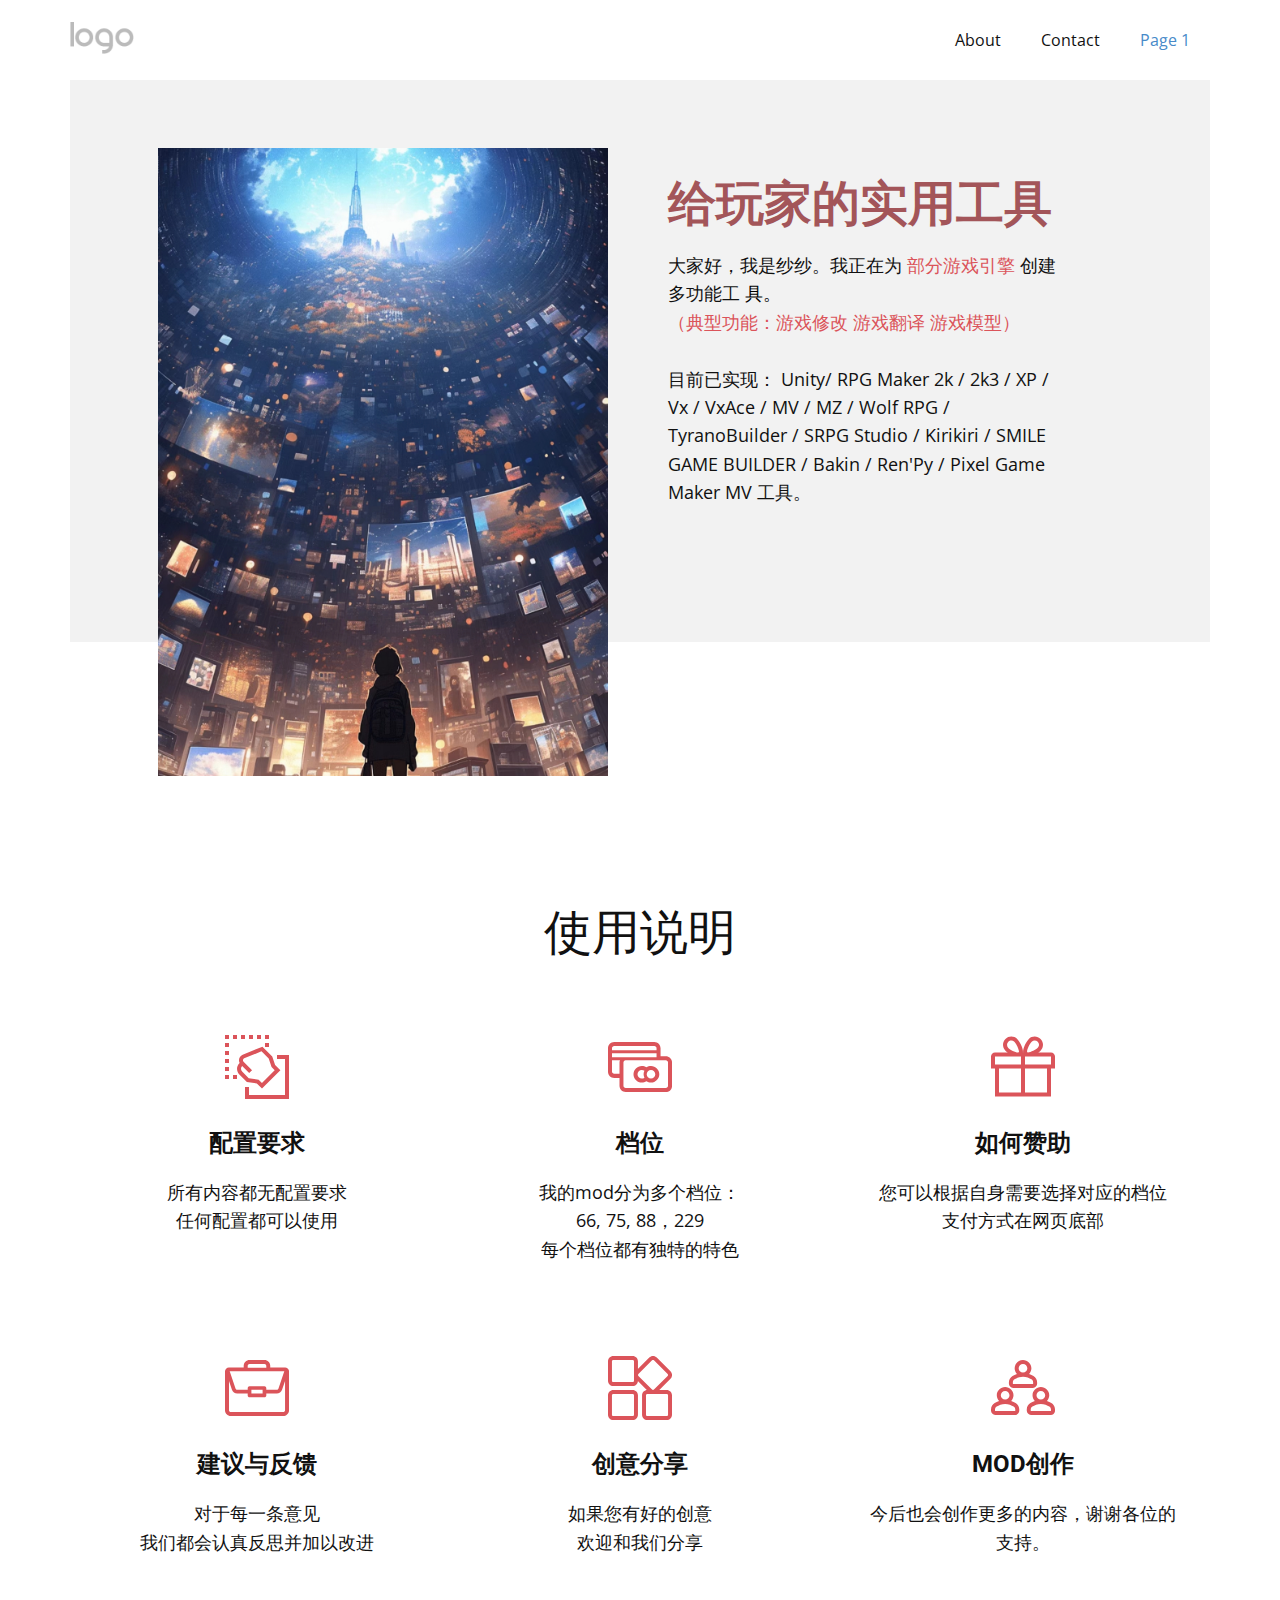
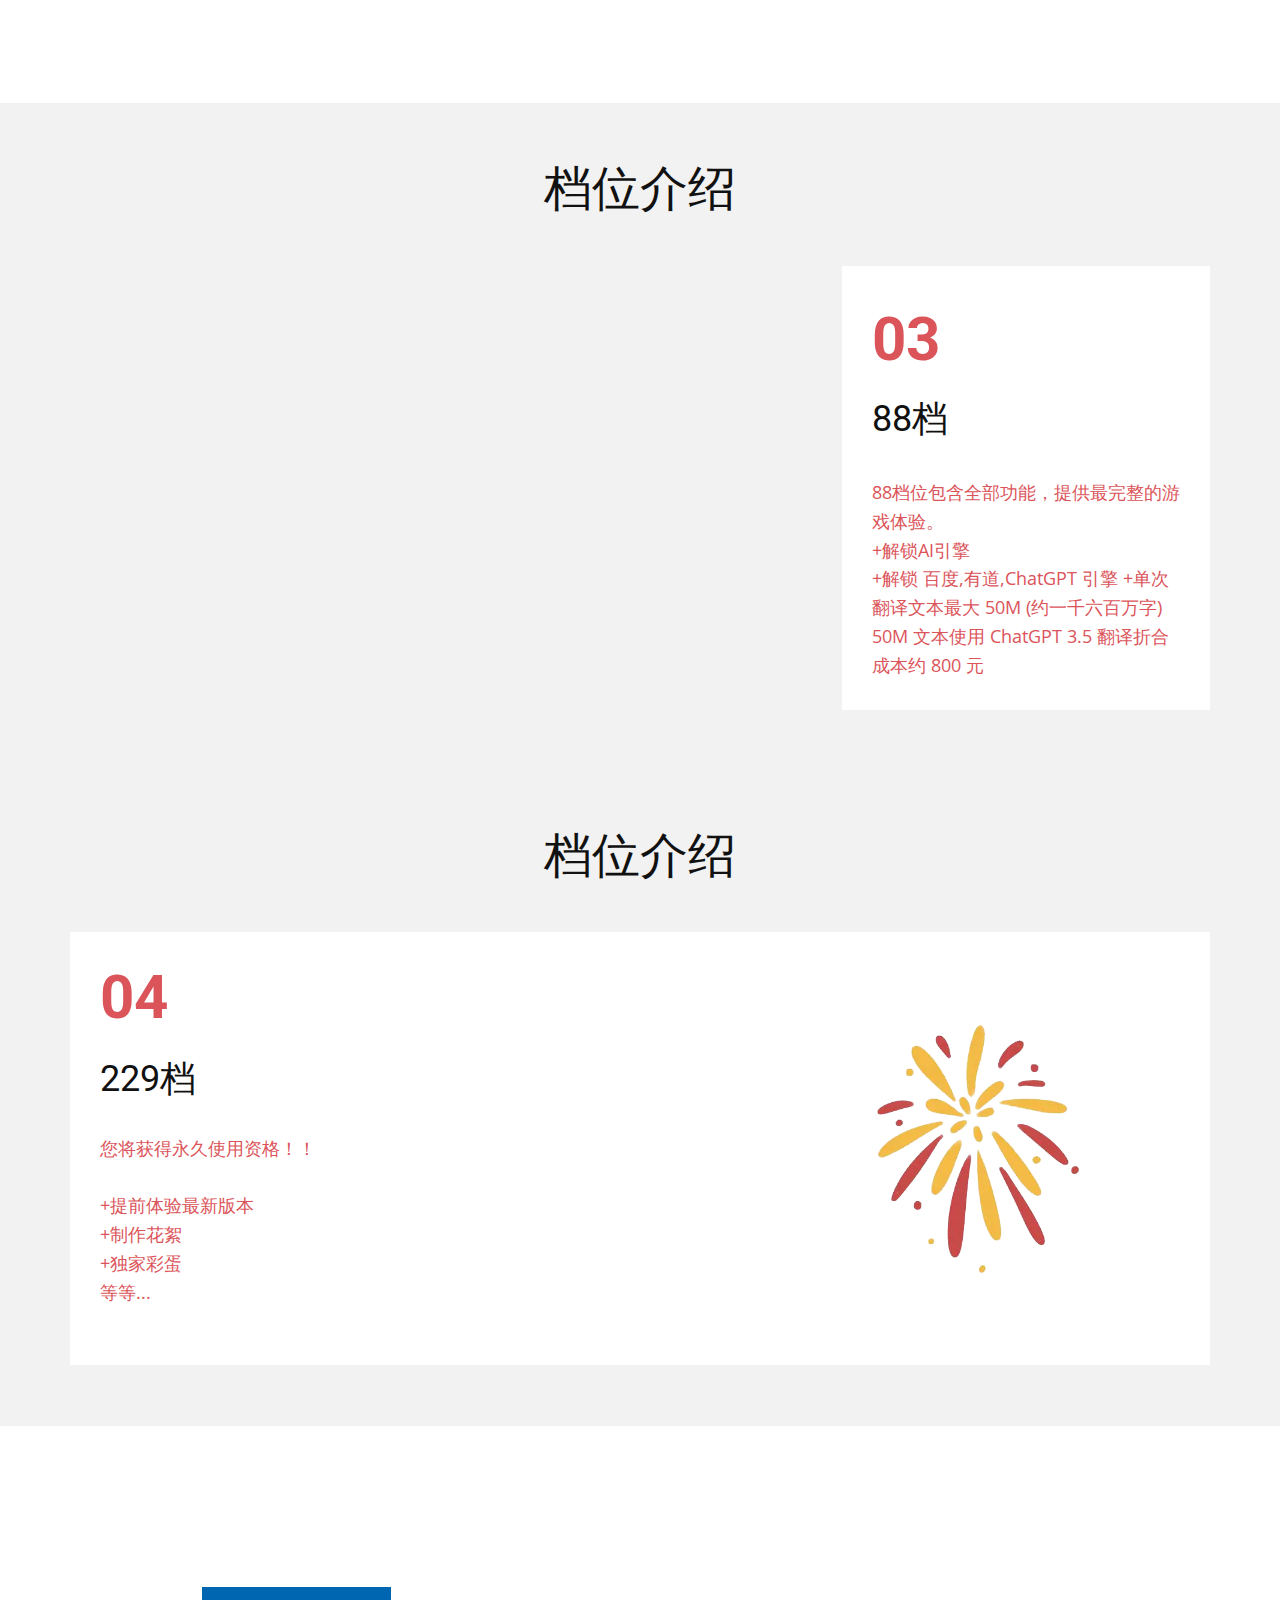
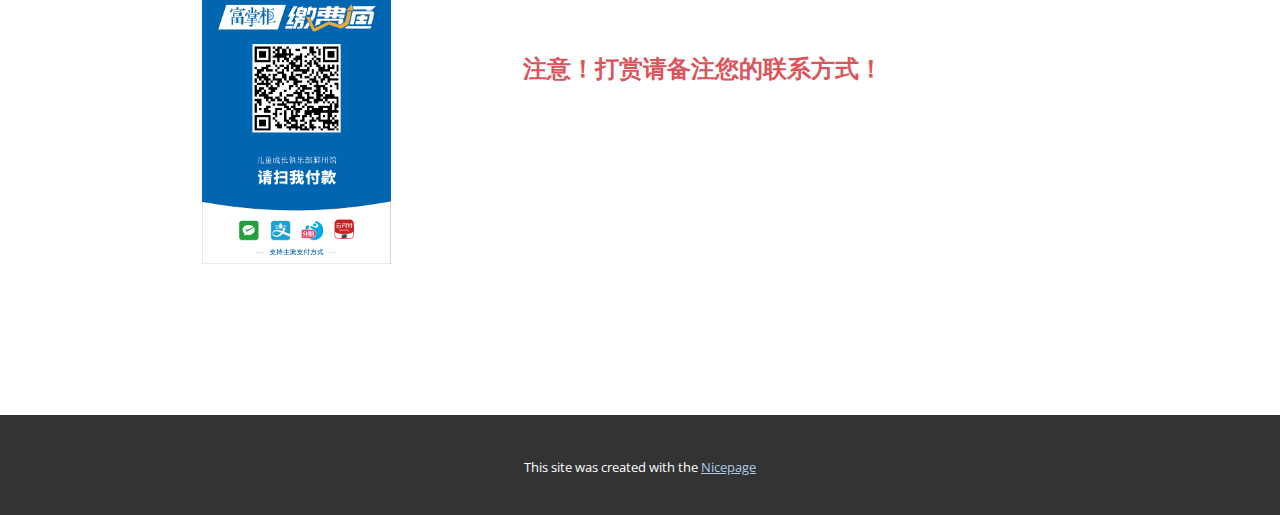
==== index.html @ 404d136d "first commit" ====
<!DOCTYPE html>
<html style="font-size: 16px;" lang="en"><head>
    <meta name="viewport" content="width=device-width, initial-scale=1.0">
    <meta charset="utf-8">
    <meta name="keywords" content="游戏创作, 创作者介绍, 我的MOD, 我的mod制作者介绍, 创意制作者, What our customers say, 63, 52, 25, 15, Our Team, MOD创作, 等级88,75,66, MOD展示, Faq, Our Customers, Contact Us">
    <meta name="description" content="">
    <title>Page 1</title>
    <link rel="stylesheet" href="nicepage.css" media="screen">
<link rel="stylesheet" href="index.css" media="screen">
    <script class="u-script" type="text/javascript" src="jquery.js" defer=""></script>
    <script class="u-script" type="text/javascript" src="nicepage.js" defer=""></script>
    <meta name="generator" content="Nicepage 6.21.3, nicepage.com">
    <link id="u-theme-google-font" rel="stylesheet" href="https://fonts.googleapis.com/css?family=Roboto:100,100i,300,300i,400,400i,500,500i,700,700i,900,900i|Open+Sans:300,300i,400,400i,500,500i,600,600i,700,700i,800,800i">
    
    
    
    
    
    
    
    <script type="application/ld+json">{
		"@context": "http://schema.org",
		"@type": "Organization",
		"name": "",
		"logo": "images/default-logo.png"
}</script>
    <meta name="theme-color" content="#478ac9">
    <meta property="og:title" content="Page 1">
    <meta property="og:type" content="website">
  <meta data-intl-tel-input-cdn-path="intlTelInput/"></head>
  <body data-home-page="Page-1.html" data-home-page-title="Page 1" data-path-to-root="./" data-include-products="false" class="u-body u-xl-mode" data-lang="en"><header class="u-clearfix u-header u-header" id="sec-40df"><div class="u-clearfix u-sheet u-valign-middle u-sheet-1">
        <a href="#" class="u-image u-logo u-image-1">
          <img src="images/default-logo.png" class="u-logo-image u-logo-image-1">
        </a>
        <nav class="u-menu u-menu-dropdown u-offcanvas u-menu-1">
          <div class="menu-collapse" style="font-size: 1rem; letter-spacing: 0px;">
            <a class="u-button-style u-custom-left-right-menu-spacing u-custom-padding-bottom u-custom-top-bottom-menu-spacing u-hamburger-link u-nav-link u-text-active-palette-1-base u-text-hover-palette-2-base" href="#">
              <svg class="u-svg-link" viewBox="0 0 24 24"><use xlink:href="#menu-hamburger"></use></svg>
              <svg class="u-svg-content" version="1.1" id="menu-hamburger" viewBox="0 0 16 16" x="0px" y="0px" xmlns:xlink="http://www.w3.org/1999/xlink" xmlns="http://www.w3.org/2000/svg"><g><rect y="1" width="16" height="2"></rect><rect y="7" width="16" height="2"></rect><rect y="13" width="16" height="2"></rect>
</g></svg>
            </a>
          </div>
          <div class="u-nav-container">
            <ul class="u-nav u-unstyled u-nav-1"><li class="u-nav-item"><a class="u-button-style u-nav-link u-text-active-palette-1-base u-text-hover-palette-2-base" href="About.html" style="padding: 10px 20px;">About</a>
</li><li class="u-nav-item"><a class="u-button-style u-nav-link u-text-active-palette-1-base u-text-hover-palette-2-base" href="Contact.html" style="padding: 10px 20px;">Contact</a>
</li><li class="u-nav-item"><a class="u-button-style u-nav-link u-text-active-palette-1-base u-text-hover-palette-2-base" href="./" style="padding: 10px 20px;">Page 1</a>
</li></ul>
          </div>
          <div class="u-nav-container-collapse">
            <div class="u-black u-container-style u-inner-container-layout u-opacity u-opacity-95 u-sidenav">
              <div class="u-inner-container-layout u-sidenav-overflow">
                <div class="u-menu-close"></div>
                <ul class="u-align-center u-nav u-popupmenu-items u-unstyled u-nav-2"><li class="u-nav-item"><a class="u-button-style u-nav-link" href="About.html">About</a>
</li><li class="u-nav-item"><a class="u-button-style u-nav-link" href="Contact.html">Contact</a>
</li><li class="u-nav-item"><a class="u-button-style u-nav-link" href="./">Page 1</a>
</li></ul>
              </div>
            </div>
            <div class="u-black u-menu-overlay u-opacity u-opacity-70"></div>
          </div>
        </nav>
      </div></header> 
    <section class="u-clearfix u-section-1" id="sec-f99c">
      <div class="u-clearfix u-sheet u-sheet-1">
        <div class="u-expanded-width u-grey-5 u-shape u-shape-rectangle u-shape-1"></div>
        <div class="data-layout-selected u-clearfix u-expanded-width-md u-layout-wrap u-layout-wrap-1">
          <div class="u-layout">
            <div class="u-layout-row">
              <div class="u-container-style u-image u-layout-cell u-left-cell u-size-28 u-image-1" data-image-width="1206" data-image-height="2087">
                <div class="u-container-layout"></div>
              </div>
              <div class="u-align-left u-container-align-left u-container-style u-layout-cell u-right-cell u-size-32 u-layout-cell-2">
                <div class="u-container-layout u-container-layout-2">
                  <h1 class="u-align-left u-text u-text-default u-text-palette-2-dark-1 u-text-1"> 给玩家的实用工具</h1>
                  <p class="u-align-left u-large-text u-text u-text-variant u-text-2">大家好，我是​纱纱。我正在为 <span class="u-text-palette-2-base">部分游戏引擎</span> 创建多功能工<span class="u-text-palette-2-base">
                      <span class="u-text-black">具。</span>
                      <br>（典型功能：游戏修改 游戏翻译 游戏模型）
                    </span>&nbsp;<br>
                    <br>目前已实现： Unity/ RPG Maker 2k / 2k3 / XP / Vx / VxAce / MV / MZ / Wolf RPG / TyranoBuilder / SRPG Studio / Kirikiri / SMILE GAME BUILDER / Bakin / Ren'Py / Pixel Game Maker MV
工具。
                  </p>
                </div>
              </div>
            </div>
          </div>
        </div>
      </div>
    </section>
    <section class="u-align-center u-clearfix u-container-align-center u-section-2" id="sec-264a">
      <div class="u-clearfix u-sheet u-sheet-1">
        <h2 class="u-align-center u-text u-text-default u-text-1">使用说明</h2>
        <div class="u-expanded-width u-list u-list-1">
          <div class="u-repeater u-repeater-1">
            <div class="u-align-center u-container-align-center u-container-style u-list-item u-repeater-item">
              <div class="u-container-layout u-similar-container u-valign-top u-container-layout-1"><span class="u-icon u-text-palette-2-base u-icon-1"><svg class="u-svg-link" preserveAspectRatio="xMidYMin slice" viewBox="0 0 128 128" style=""><use xmlns:xlink="http://www.w3.org/1999/xlink" xlink:href="#svg-35e8"></use></svg><svg class="u-svg-content" viewBox="0 0 128 128" id="svg-35e8"><polygon points="104 40 104 48 120 48 120 120 48 120 48 104 40 104 40 128 128 128 128 40"></polygon><rect x="80" width="8" height="8"></rect><rect x="16" width="8" height="8"></rect><rect x="32" width="8" height="8"></rect><rect x="16" y="80" width="8" height="8"></rect><rect x="48" width="8" height="8"></rect><rect x="64" width="8" height="8"></rect><rect width="8" height="8"></rect><rect y="48" width="8" height="8"></rect><rect y="64" width="8" height="8"></rect><rect y="32" width="8" height="8"></rect><rect y="16" width="8" height="8"></rect><rect x="80" y="16" width="8" height="8"></rect><rect y="80" width="8" height="8"></rect><path d="m63.6 96.8 10.4 10.4 36.8-36.8-10.6-10.6-5.7-17-19.6-19.5-39.5 16.2c-6.1 2.5-9.1 9.5-6.5 15.7l0.3 0.6-0.5 0.5c-6.2 6.2-6.2 16.4 0 22.6l15.1 15.1 19.8 2.8zm-31.6-29.2c0-2.1 0.8-4.2 2.3-5.7l14.1 14.1 5.7-5.7-17-17c-1.6-1.6-1.6-4.1 0-5.7 0.4-0.4 0.8-0.7 1.3-0.9l34.6-14 14.4 14.4 5.7 17 6.3 6.3-25.5 25.5-6.6-6.6-19.8-2.8-13.2-13.3c-1.5-1.5-2.3-3.5-2.3-5.6z"></path></svg>
            
            
          </span>
                <h4 class="u-text u-text-2">配置要求</h4>
                <p class="u-text u-text-3">所有内容都无配置要求<br>任何配置都可以使用 
                </p>
              </div>
            </div>
            <div class="u-align-center u-container-align-center u-container-style u-list-item u-repeater-item">
              <div class="u-container-layout u-similar-container u-valign-top u-container-layout-2"><span class="u-icon u-text-palette-2-base u-icon-2"><svg class="u-svg-link" preserveAspectRatio="xMidYMin slice" viewBox="0 0 128 128" style=""><use xmlns:xlink="http://www.w3.org/1999/xlink" xlink:href="#svg-5b77"></use></svg><svg class="u-svg-content" viewBox="0 0 128 128" id="svg-5b77"><path d="m92.7 22c2.4 0 4.4 2 4.4 4.5v4.2h-89.1v-4.2c0-2.5 2-4.5 4.4-4.5h80.3m4.4 14.6v7.8h-61.8-0.6-26.7v-7.8h89.1m18.5 13.7c2.4 0 4.4 2 4.4 4.5v46.7c0 2.5-2 4.5-4.4 4.5h-80.3c-2.4 0-4.4-2-4.4-4.5v-46.7c0-2.3 1.8-4.3 4.1-4.4l80.6-0.1m-91.6 0.1c-0.6 1.3-1 2.9-1 4.4v22.9h-10.6c-2.4 0-4.4-2-4.4-4.5v-22.8h18m66.7-36.4h-80.3c-6.8 0-12.4 5.6-12.4 12.5v46.8c0 6.9 5.6 12.5 12.4 12.5h10.6v15.9c0 6.9 5.6 12.5 12.4 12.5h80.3c6.8 0 12.4-5.6 12.4-12.5v-46.7c0-6.9-5.6-12.5-12.4-12.5h-10.6v-15.9c-0.1-7-5.6-12.6-12.4-12.6z"></path><path d="m67.6 69.9c2 0 3.8 0.7 5.3 1.8-1.1 2-1.7 4.3-1.7 6.8 0 2.4 0.6 4.7 1.7 6.8-1.5 1.2-3.4 1.8-5.3 1.8-4.7 0-8.6-3.9-8.6-8.6s3.8-8.6 8.6-8.6m18.4 0c4.7 0 8.6 3.9 8.6 8.6s-3.9 8.6-8.6 8.6-8.6-3.9-8.6-8.6 3.8-8.6 8.6-8.6m-18.4-8c-9.2 0-16.6 7.5-16.6 16.6 0 9.2 7.5 16.6 16.6 16.6 3.3 0 6.5-1 9.2-2.8 2.6 1.8 5.8 2.8 9.2 2.8 9.2 0 16.6-7.5 16.6-16.6 0-9.2-7.5-16.6-16.6-16.6-3.4 0-6.6 1-9.2 2.8-2.7-1.8-6-2.8-9.2-2.8z"></path></svg>
            
            
          </span>
                <h4 class="u-text u-text-4">档位</h4>
                <p class="u-text u-text-5">我的mod分为多个档位：<br>66, 75, 88，229<br>每个档位都有独特的特色
                </p>
              </div>
            </div>
            <div class="u-align-center u-container-align-center u-container-style u-list-item u-repeater-item">
              <div class="u-container-layout u-similar-container u-valign-top u-container-layout-3"><span class="u-icon u-text-palette-2-base u-icon-3"><svg class="u-svg-link" preserveAspectRatio="xMidYMin slice" viewBox="0 0 128 128" style=""><use xmlns:xlink="http://www.w3.org/1999/xlink" xlink:href="#svg-4409"></use></svg><svg class="u-svg-content" viewBox="0 0 128 128" id="svg-4409"><path d="m40.6 11c2.3 0 4.4 0.9 6.1 2.5 5.4 5.4 10.8 19.2 8.9 21.2 0 0-0.3 0.3-1.5 0.3-5.5 0-16.1-5.7-19.5-9.2-3.4-3.4-3.4-8.9 0-12.2 1.5-1.7 3.7-2.6 6-2.6m46.8 0.1c2.2 0 4.4 0.8 6.1 2.4 3.4 3.4 3.4 8.9 0 12.2-3.4 3.5-14 9.2-19.5 9.2-1.1 0-1.5-0.3-1.5-0.3-1.9-1.9 3.5-15.7 8.9-21.2 1.6-1.5 3.8-2.3 6-2.3m32.6 32.1v16h-52v-16h52m-60 0v16h-52v-16h52m52 23.9v47.9h-44v-47.9h44m-52 0v47.9h-44v-47.9h44m-19.4-64.1c-4.4 0-8.6 1.7-11.7 4.9-6.5 6.5-6.5 17 0 23.5 1.2 1.2 2.8 2.5 4.7 3.8h-25.6c-4.4 0-8 3.6-8 8v24h8v55.8h112v-55.9h8v-24c0-4.4-3.6-8-8-8h-25.6c1.9-1.3 3.6-2.6 4.7-3.8 6.5-6.5 6.5-17 0-23.5-3-3-7.3-4.8-11.7-4.8s-8.7 1.7-11.7 4.8c-4.6 4.6-7.8 11.7-8.9 14.5-2.2 5.4-3 9.5-2.5 12.8h-0.5c0.5-3.2-0.4-7.4-2.5-12.8-1.2-2.8-4.3-9.9-8.9-14.5-3.2-3.1-7.4-4.8-11.8-4.8z"></path></svg>
            
            
          </span>
                <h4 class="u-text u-text-6">如何赞助</h4>
                <p class="u-text u-text-7">您可以根据自身需要选择对应的档位<br>支付方式在网页底部
                </p>
              </div>
            </div>
            <div class="u-align-center u-container-align-center u-container-style u-list-item u-repeater-item">
              <div class="u-container-layout u-similar-container u-valign-top u-container-layout-4"><span class="u-icon u-text-palette-2-base u-icon-4"><svg class="u-svg-link" preserveAspectRatio="xMidYMin slice" viewBox="0 0 128 128" style=""><use xmlns:xlink="http://www.w3.org/1999/xlink" xlink:href="#svg-1f64"></use></svg><svg class="u-svg-content" viewBox="0 0 128 128" id="svg-1f64"><path d="m78.9 15.9c2.1 0 3.7 1.7 3.7 3.7v3.7h-37.2v-3.7c0-2 1.7-3.7 3.7-3.7h29.8m39.7 14.8-11.6 34.5c-0.5 1.5-1.9 2.5-3.5 2.5h-20.9v-3.7c0-2-1.7-3.7-3.7-3.7h-29.8c-2.1 0-3.7 1.7-3.7 3.7v3.7h-20.9c-1.6 0-3-1-3.5-2.5l-11.6-34.5h109.2m1.5 19.1v58.6c0 2-1.7 3.7-3.7 3.7h-104.7c-2.1 0-3.7-1.7-3.7-3.7v-58.6l5.9 17.7c1.5 4.5 5.8 7.6 10.6 7.6h20.9v3.7c0 2 1.7 3.7 3.7 3.7h29.8c2.1 0 3.7-1.7 3.7-3.7v-3.7h20.9c4.8 0 9.1-3 10.6-7.6l6-17.7m-44.9 17.9v7.4h-22.4v-7.4h22.4m15.3-44.9v-3.2c0-6.4-5.2-11.6-11.6-11.6h-29.8c-6.4 0-11.7 5.2-11.7 11.6v3.2h-29.5c-4.4 0-7.9 3.5-7.9 7.9v77.7c0 6.4 5.2 11.6 11.7 11.6h104.7c6.4 0 11.7-5.2 11.7-11.6v-77.7c0-4.4-3.6-7.9-7.9-7.9h-29.7z"></path></svg>
            
            
          </span>
                <h4 class="u-text u-text-8">建议与反馈</h4>
                <p class="u-text u-text-9">对于每一条意见<br>我们都会认真反思并加以改进
                </p>
              </div>
            </div>
            <div class="u-align-center u-container-align-center u-container-style u-list-item u-repeater-item">
              <div class="u-container-layout u-similar-container u-valign-top u-container-layout-5"><span class="u-icon u-text-palette-2-base u-icon-5"><svg class="u-svg-link" preserveAspectRatio="xMidYMin slice" viewBox="0 0 128 128" style=""><use xmlns:xlink="http://www.w3.org/1999/xlink" xlink:href="#svg-7469"></use></svg><svg class="u-svg-content" viewBox="0 0 128 128" id="svg-7469"><path d="m117.4 76c1.5 0 2.7 1.2 2.7 2.7v38.7c0 1.5-1.2 2.7-2.7 2.7h-38.7c-1.5 0-2.7-1.2-2.7-2.7v-38.7c0-1.5 1.2-2.7 2.7-2.7h38.7m0-7.9h-38.7c-5.8 0-10.6 4.8-10.6 10.6v38.7c0 5.8 4.8 10.6 10.6 10.6h38.7c5.8 0 10.6-4.8 10.6-10.6v-38.7c0-5.8-4.8-10.6-10.6-10.6z"></path><path d="m49.3 7.9c1.5 0 2.7 1.2 2.7 2.7v38.7c0 1.5-1.2 2.7-2.7 2.7h-38.7c-1.5 0-2.7-1.2-2.7-2.7v-38.7c0-1.5 1.2-2.7 2.7-2.7h38.7m0-7.9h-38.7c-5.8 0-10.6 4.8-10.6 10.6v38.7c0 5.8 4.8 10.6 10.6 10.6h38.7c5.8 0 10.6-4.8 10.6-10.6v-38.7c0-5.8-4.8-10.6-10.6-10.6z"></path><path d="m90 7.9c0.7 0 1.4 0.3 1.9 0.8l27.4 27.4c1 1 1 2.7 0 3.8l-27.4 27.3c-0.5 0.5-1.2 0.8-1.9 0.8s-1.4-0.3-1.9-0.8l-27.3-27.3c-1-1-1-2.7 0-3.8l27.3-27.4c0.6-0.5 1.3-0.8 1.9-0.8m0-7.9c-2.8 0-5.5 1.1-7.5 3.1l-27.3 27.4c-2 2-3.1 4.7-3.1 7.5s1.1 5.5 3.1 7.5l27.4 27.4c2 2 4.7 3.1 7.5 3.1s5.5-1.1 7.5-3.1l27.4-27.4c2-2 3.1-4.7 3.1-7.5s-1.1-5.5-3.1-7.5l-27.5-27.4c-2-2-4.6-3.1-7.5-3.1z"></path><path d="m49.3 76c1.5 0 2.7 1.2 2.7 2.7v38.7c0 1.5-1.2 2.7-2.7 2.7h-38.7c-1.5 0-2.7-1.2-2.7-2.7v-38.7c0-1.5 1.2-2.7 2.7-2.7h38.7m0-7.9h-38.7c-5.8 0-10.6 4.8-10.6 10.6v38.7c0 5.8 4.8 10.6 10.6 10.6h38.7c5.8 0 10.6-4.8 10.6-10.6v-38.7c0-5.8-4.8-10.6-10.6-10.6z"></path></svg>
            
            
          </span>
                <h4 class="u-text u-text-10">创意分享</h4>
                <p class="u-text u-text-11">如果您有好的创意<br>欢迎和我们分享 
                </p>
              </div>
            </div>
            <div class="u-align-center u-container-align-center u-container-style u-list-item u-repeater-item">
              <div class="u-container-layout u-similar-container u-valign-top u-container-layout-6"><span class="u-icon u-text-palette-2-base u-icon-6"><svg class="u-svg-link" preserveAspectRatio="xMidYMin slice" viewBox="0 0 128 128" style=""><use xmlns:xlink="http://www.w3.org/1999/xlink" xlink:href="#svg-5081"></use></svg><svg class="u-svg-content" viewBox="0 0 128 128" id="svg-5081"><path d="m44.1 63.9h39.8c4.6 0 8.4-3.9 8.4-8.8v-1.8c0-5.6-2.8-10.7-7.3-13.3-2.4-1.4-5.4-2.9-8.8-4.1 2.8-3 4.6-6.9 4.6-11.3-0.1-9.2-7.6-16.6-16.8-16.6s-16.7 7.4-16.7 16.5c0 4.4 1.7 8.4 4.6 11.3-3.4 1.2-6.5 2.7-8.8 4.1-4.5 2.7-7.3 7.7-7.3 13.3v1.8c-0.1 4.9 3.7 8.9 8.3 8.9zm19.9-48c4.8 0 8.7 3.9 8.7 8.6 0 4.8-3.9 8.6-8.7 8.6s-8.7-3.9-8.7-8.6 3.9-8.6 8.7-8.6zm-20.3 37.3c0-2.7 1.3-5.3 3.4-6.5 4-2.3 10.2-5.1 16.9-5.1s12.9 2.8 16.9 5.1c2.1 1.2 3.4 3.8 3.4 6.5v1.8c0 0.6-0.3 0.9-0.4 0.9h-39.8c-0.1 0-0.4-0.3-0.4-0.9v-1.8zm5.5 40.9c-2.4-1.4-5.4-2.9-8.8-4.1 2.8-3 4.6-7 4.6-11.3 0-9.1-7.5-16.5-16.7-16.5s-16.7 7.4-16.7 16.5c0 4.4 1.7 8.4 4.6 11.3-3.4 1.2-6.5 2.7-8.8 4.1-4.6 2.6-7.4 7.7-7.4 13.3v1.8c0 4.9 3.8 8.8 8.4 8.8h39.8c4.6 0 8.4-3.9 8.4-8.8v-1.8c0-5.6-2.8-10.7-7.4-13.3zm-20.9-24.1c4.8 0 8.7 3.9 8.7 8.6 0 4.8-3.9 8.6-8.7 8.6s-8.7-3.9-8.7-8.6 3.9-8.6 8.7-8.6zm20.3 39.2c0 0.6-0.3 0.9-0.4 0.9h-39.8c-0.1 0-0.4-0.3-0.4-0.9v-1.8c0-2.7 1.3-5.3 3.4-6.5 4-2.3 10.2-5.1 16.9-5.1s12.9 2.8 16.9 5.1c2.1 1.2 3.4 3.8 3.4 6.5v1.8zm72.1-15.1c-2.4-1.4-5.4-2.9-8.8-4.1 2.8-3 4.6-6.9 4.6-11.3 0-9.1-7.5-16.5-16.7-16.5s-16.7 7.4-16.7 16.5c-0.1 4.3 1.7 8.3 4.5 11.3-3.4 1.2-6.5 2.7-8.8 4.1-4.5 2.7-7.3 7.7-7.3 13.3v1.8c0 4.9 3.8 8.8 8.4 8.8h39.8c4.6 0 8.4-3.9 8.4-8.8v-1.8c-0.1-5.6-2.9-10.7-7.4-13.3zm-21-24.1c4.8 0 8.7 3.9 8.7 8.6 0 4.8-3.9 8.6-8.7 8.6s-8.7-3.9-8.7-8.6 3.9-8.6 8.7-8.6zm20.3 39.2c0 0.6-0.3 0.9-0.4 0.9h-39.8c-0.1 0-0.4-0.3-0.4-0.9v-1.8c0-2.7 1.3-5.3 3.4-6.5 4-2.3 10.2-5.1 16.9-5.1s12.9 2.8 16.9 5.1c2.1 1.2 3.4 3.8 3.4 6.5v1.8z"></path></svg>
            
            
          </span>
                <h4 class="u-text u-text-12">MOD创作</h4>
                <p class="u-text u-text-13">今后也会创作更多的内容，谢谢各位的支持。</p>
              </div>
            </div>
          </div>
        </div>
      </div>
    </section>
    <section class="u-align-center u-clearfix u-container-align-center u-grey-5 u-section-3" id="sec-a237">
      <div class="u-clearfix u-sheet u-sheet-1">
        <h2 class="u-align-center u-text u-text-default u-text-1">档位介绍</h2>
        <div class="u-expanded-width u-list u-list-1">
          <div class="u-repeater u-repeater-1">
            <div class="u-align-left u-container-style u-list-item u-repeater-item u-shape-rectangle u-white u-list-item-1" data-animation-direction="Up" data-animation-name="customAnimationIn" data-animation-duration="1500" data-animation-delay="500">
              <div class="u-container-layout u-similar-container u-container-layout-1">
                <h4 class="u-align-left u-text u-text-palette-2-base u-text-2">01</h4>
                <h3 class="u-align-left u-text u-text-3">66档</h3>
                <p class="u-align-left u-text u-text-palette-2-base u-text-4">66档位包含少量功能，提供初级体验。<br>+解锁 彩云 引擎&nbsp;<br>+跳过自动更新时的网页展示&nbsp;<br>+单次翻译文本最大 30M
30M 文本使用 彩云 翻译折合成本约 390 元
(按月计费, 过期后无法翻译新游戏)
                </p>
              </div>
            </div>
            <div class="u-align-left u-container-style u-list-item u-repeater-item u-shape-rectangle u-white u-list-item-2" data-animation-name="customAnimationIn" data-animation-duration="1500" data-animation-delay="500">
              <div class="u-container-layout u-similar-container u-container-layout-2">
                <h4 class="u-align-left u-text u-text-palette-2-base u-text-5">02</h4>
                <h3 class="u-align-left u-text u-text-6">75档</h3>
                <p class="u-align-left u-text u-text-palette-2-base u-text-7">75档位包含大部分功能，提供进阶体验。 <br>+解锁 Luna 引擎&nbsp;<br>+游戏模型替换&nbsp;<br>+赠送自制模型<br>
                  <br>
                </p>
              </div>
            </div>
            <div class="u-align-left u-container-style u-list-item u-repeater-item u-shape-rectangle u-white u-list-item-3">
              <div class="u-container-layout u-similar-container u-container-layout-3">
                <h4 class="u-align-left u-text u-text-palette-2-base u-text-8">03</h4>
                <h3 class="u-align-left u-text u-text-9">88档</h3>
                <p class="u-align-left u-text u-text-palette-2-base u-text-10">88档位包含全部功能，提供最完整的游戏体验。<br>+解锁AI引擎<br>+解锁 百度,有道,ChatGPT 引擎
+单次翻译文本最大 50M (约一千六百万字)
50M 文本使用 ChatGPT 3.5 翻译折合成本约 800 元
                </p>
              </div>
            </div>
          </div>
        </div>
      </div>
    </section>
    <section class="u-align-center u-clearfix u-container-align-center u-grey-5 u-section-4" id="carousel_7df8">
      <div class="u-clearfix u-sheet u-sheet-1">
        <h2 class="u-align-center u-text u-text-default u-text-1">档位介绍</h2>
        <div class="u-expanded-width u-list u-list-1">
          <div class="u-repeater u-repeater-1">
            <div class="u-align-left u-container-style u-list-item u-repeater-item u-shape-rectangle u-white u-list-item-1">
              <div class="u-container-layout u-similar-container u-container-layout-1">
                <h4 class="u-align-left u-text u-text-palette-2-base u-text-2">04</h4>
                <h3 class="u-align-left u-text u-text-3">229档</h3>
                <p class="u-align-left u-text u-text-palette-2-base u-text-4">您将获得永久使用资格！！<br>
                  <br>+提前体验最新版本<br>+制作花絮<br>+独家彩蛋<br>等等...
                </p>
                <img class="u-image u-image-contain u-image-default u-preserve-proportions u-image-1" src="images/123.png" alt="" data-image-width="500" data-image-height="500">
              </div>
            </div>
          </div>
        </div>
      </div>
    </section>
    <section class="u-clearfix u-section-5" id="sec-609c">
      <div class="u-clearfix u-sheet u-sheet-1">
        <img class="u-image u-image-default u-image-1" src="images/image.png" alt="" data-image-width="561" data-image-height="823">
        <p class="u-align-left u-text u-text-palette-2-base u-text-1">注意！打赏请备注您的联系方式！</p>
      </div>
    </section>
    
    
    
    
    <section class="u-backlink u-clearfix u-grey-80">
      <p class="u-text">
        <span>This site was created with the </span>
        <a class="u-link" href="https://nicepage.com/" target="_blank" rel="nofollow">
          <span>Nicepage</span>
        </a>
      </p>
    </section>
  
</body></html>
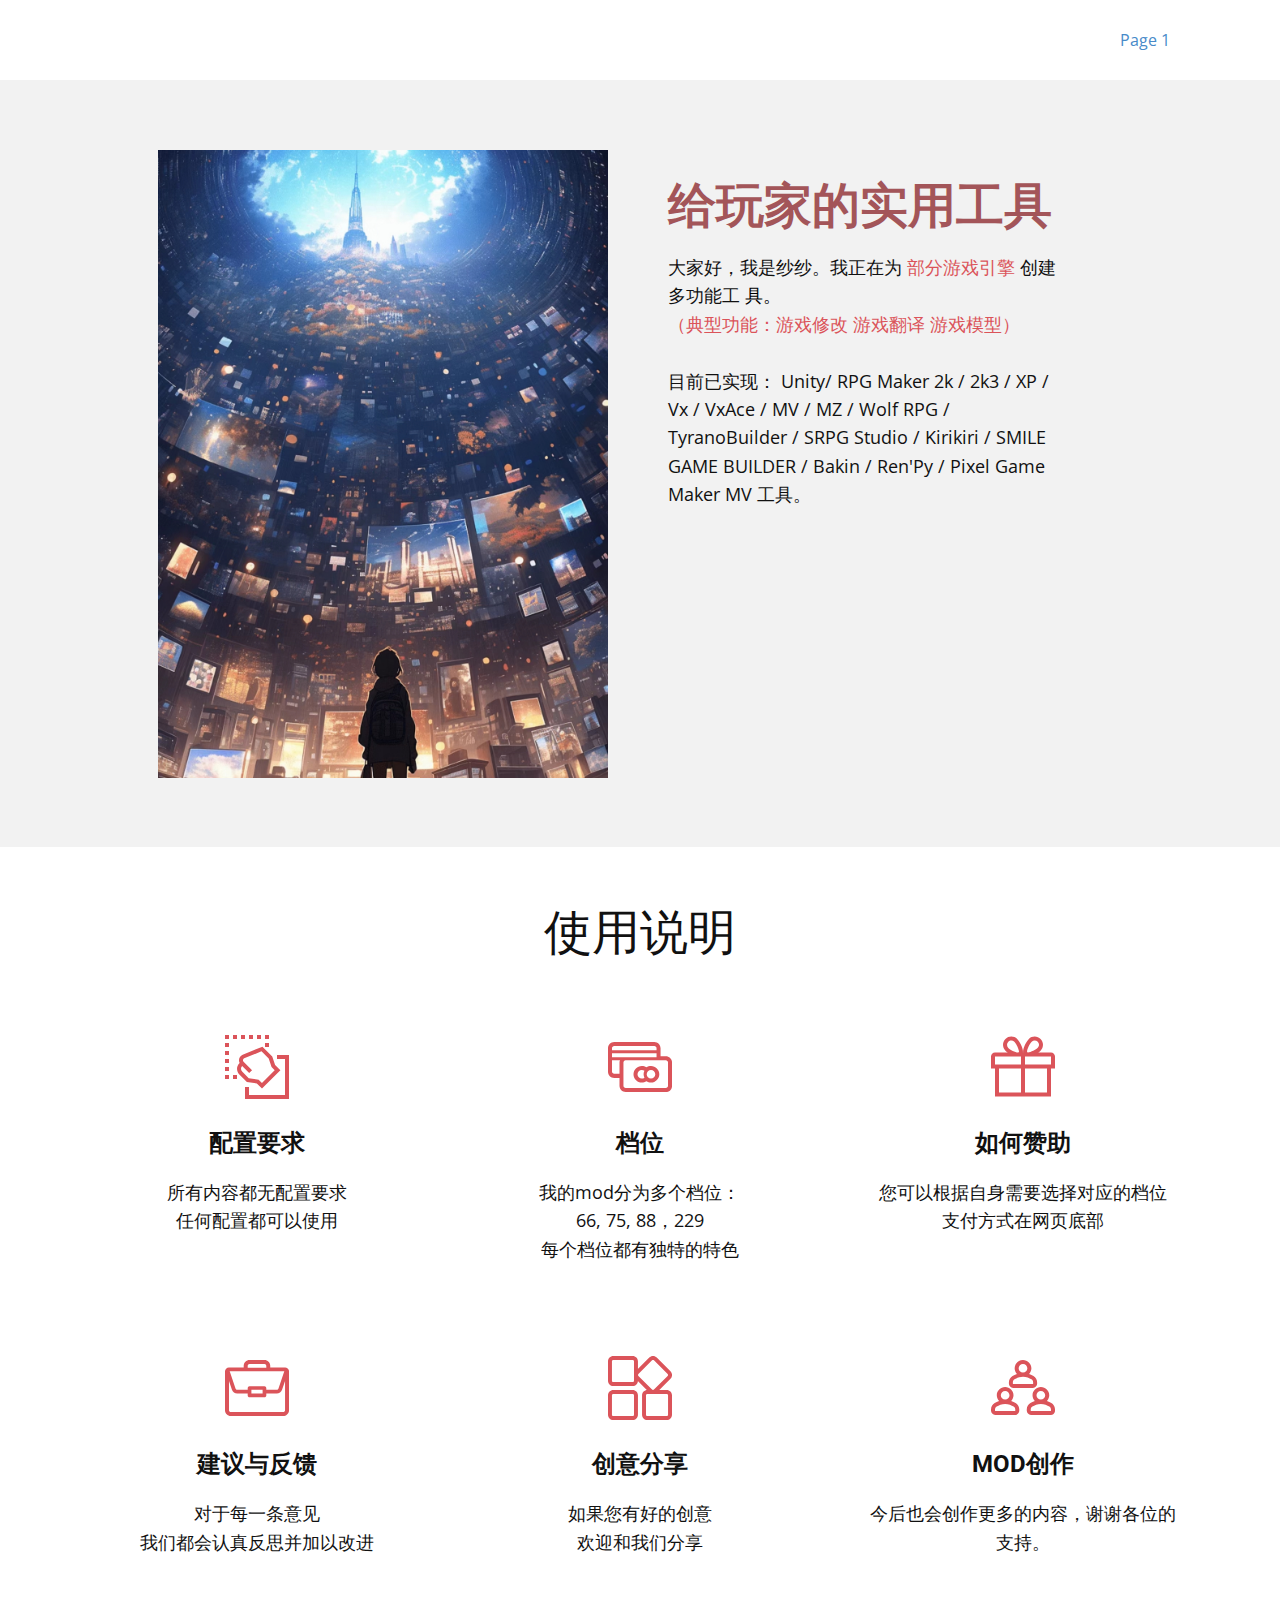
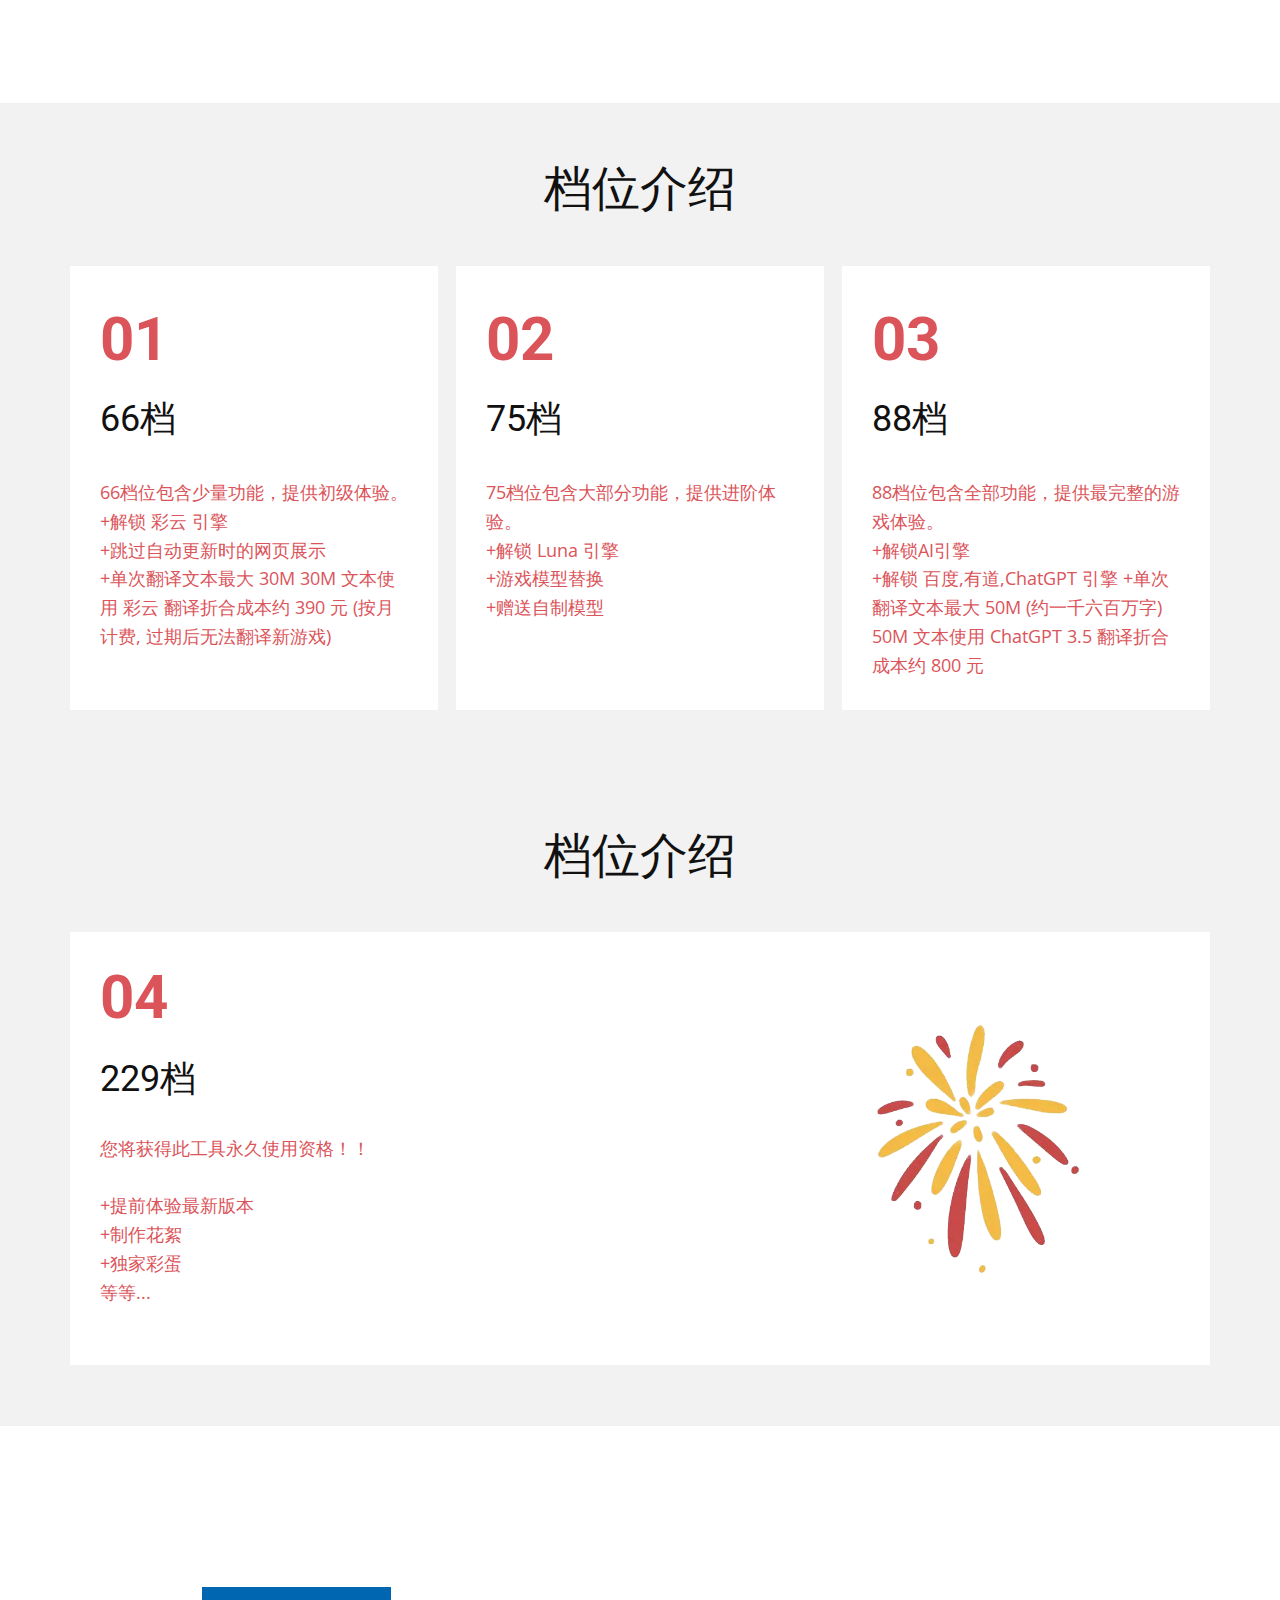
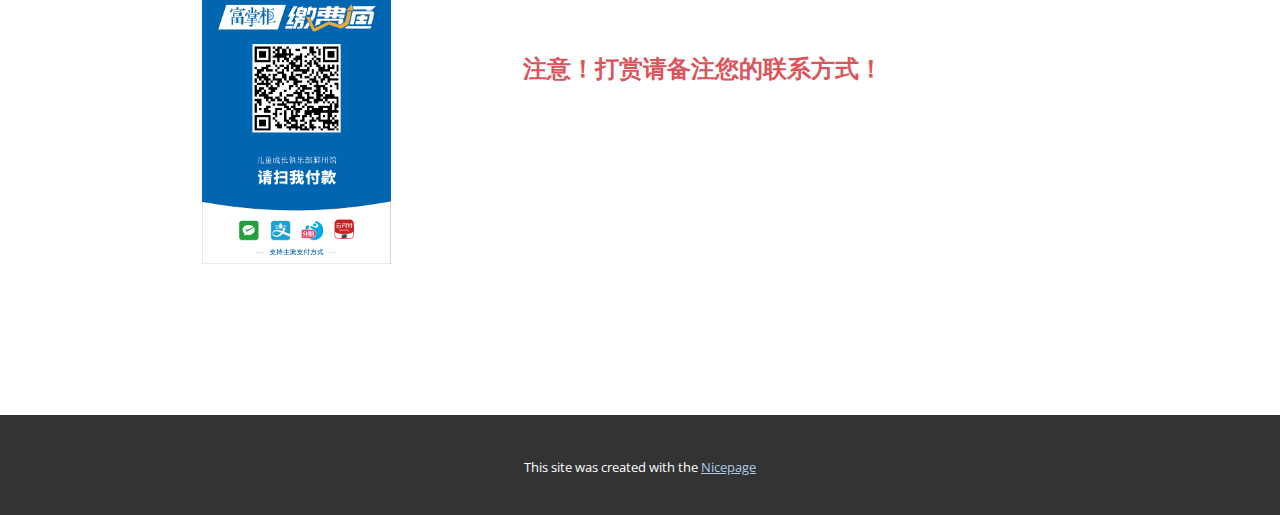
==== commit 4c82fdf1: "message" ====
--- a/index.html
+++ b/index.html
@@ -21,18 +21,14 @@
     <script type="application/ld+json">{
 		"@context": "http://schema.org",
 		"@type": "Organization",
-		"name": "",
-		"logo": "images/default-logo.png"
+		"name": ""
 }</script>
     <meta name="theme-color" content="#478ac9">
     <meta property="og:title" content="Page 1">
     <meta property="og:type" content="website">
   <meta data-intl-tel-input-cdn-path="intlTelInput/"></head>
   <body data-home-page="Page-1.html" data-home-page-title="Page 1" data-path-to-root="./" data-include-products="false" class="u-body u-xl-mode" data-lang="en"><header class="u-clearfix u-header u-header" id="sec-40df"><div class="u-clearfix u-sheet u-valign-middle u-sheet-1">
-        <a href="#" class="u-image u-logo u-image-1">
-          <img src="images/default-logo.png" class="u-logo-image u-logo-image-1">
-        </a>
-        <nav class="u-menu u-menu-dropdown u-offcanvas u-menu-1">
+        <nav class="u-menu u-menu-one-level u-offcanvas u-menu-1">
           <div class="menu-collapse" style="font-size: 1rem; letter-spacing: 0px;">
             <a class="u-button-style u-custom-left-right-menu-spacing u-custom-padding-bottom u-custom-top-bottom-menu-spacing u-hamburger-link u-nav-link u-text-active-palette-1-base u-text-hover-palette-2-base" href="#">
               <svg class="u-svg-link" viewBox="0 0 24 24"><use xlink:href="#menu-hamburger"></use></svg>
@@ -40,19 +36,15 @@
 </g></svg>
             </a>
           </div>
-          <div class="u-nav-container">
-            <ul class="u-nav u-unstyled u-nav-1"><li class="u-nav-item"><a class="u-button-style u-nav-link u-text-active-palette-1-base u-text-hover-palette-2-base" href="About.html" style="padding: 10px 20px;">About</a>
-</li><li class="u-nav-item"><a class="u-button-style u-nav-link u-text-active-palette-1-base u-text-hover-palette-2-base" href="Contact.html" style="padding: 10px 20px;">Contact</a>
-</li><li class="u-nav-item"><a class="u-button-style u-nav-link u-text-active-palette-1-base u-text-hover-palette-2-base" href="./" style="padding: 10px 20px;">Page 1</a>
+          <div class="u-custom-menu u-nav-container">
+            <ul class="u-nav u-unstyled u-nav-1"><li class="u-nav-item"><a class="u-button-style u-nav-link u-text-active-palette-1-base u-text-hover-palette-2-base" href="./" style="padding: 10px 20px;">Page 1</a>
 </li></ul>
           </div>
-          <div class="u-nav-container-collapse">
+          <div class="u-custom-menu u-nav-container-collapse">
             <div class="u-black u-container-style u-inner-container-layout u-opacity u-opacity-95 u-sidenav">
               <div class="u-inner-container-layout u-sidenav-overflow">
                 <div class="u-menu-close"></div>
-                <ul class="u-align-center u-nav u-popupmenu-items u-unstyled u-nav-2"><li class="u-nav-item"><a class="u-button-style u-nav-link" href="About.html">About</a>
-</li><li class="u-nav-item"><a class="u-button-style u-nav-link" href="Contact.html">Contact</a>
-</li><li class="u-nav-item"><a class="u-button-style u-nav-link" href="./">Page 1</a>
+                <ul class="u-align-center u-nav u-popupmenu-items u-unstyled u-nav-2"><li class="u-nav-item"><a class="u-button-style u-nav-link" href="./">Page 1</a>
 </li></ul>
               </div>
             </div>
@@ -60,9 +52,8 @@
           </div>
         </nav>
       </div></header> 
-    <section class="u-clearfix u-section-1" id="sec-f99c">
-      <div class="u-clearfix u-sheet u-sheet-1">
-        <div class="u-expanded-width u-grey-5 u-shape u-shape-rectangle u-shape-1"></div>
+    <section class="u-clearfix u-grey-5 u-section-1" id="sec-f99c">
+      <div class="u-clearfix u-sheet u-sheet-1">
         <div class="data-layout-selected u-clearfix u-expanded-width-md u-layout-wrap u-layout-wrap-1">
           <div class="u-layout">
             <div class="u-layout-row">
@@ -159,7 +150,7 @@
         <h2 class="u-align-center u-text u-text-default u-text-1">档位介绍</h2>
         <div class="u-expanded-width u-list u-list-1">
           <div class="u-repeater u-repeater-1">
-            <div class="u-align-left u-container-style u-list-item u-repeater-item u-shape-rectangle u-white u-list-item-1" data-animation-direction="Up" data-animation-name="customAnimationIn" data-animation-duration="1500" data-animation-delay="500">
+            <div class="u-align-left u-container-style u-list-item u-repeater-item u-shape-rectangle u-white u-list-item-1">
               <div class="u-container-layout u-similar-container u-container-layout-1">
                 <h4 class="u-align-left u-text u-text-palette-2-base u-text-2">01</h4>
                 <h3 class="u-align-left u-text u-text-3">66档</h3>
@@ -169,7 +160,7 @@
                 </p>
               </div>
             </div>
-            <div class="u-align-left u-container-style u-list-item u-repeater-item u-shape-rectangle u-white u-list-item-2" data-animation-name="customAnimationIn" data-animation-duration="1500" data-animation-delay="500">
+            <div class="u-align-left u-container-style u-list-item u-repeater-item u-shape-rectangle u-white u-list-item-2">
               <div class="u-container-layout u-similar-container u-container-layout-2">
                 <h4 class="u-align-left u-text u-text-palette-2-base u-text-5">02</h4>
                 <h3 class="u-align-left u-text u-text-6">75档</h3>
@@ -201,7 +192,7 @@
               <div class="u-container-layout u-similar-container u-container-layout-1">
                 <h4 class="u-align-left u-text u-text-palette-2-base u-text-2">04</h4>
                 <h3 class="u-align-left u-text u-text-3">229档</h3>
-                <p class="u-align-left u-text u-text-palette-2-base u-text-4">您将获得永久使用资格！！<br>
+                <p class="u-align-left u-text u-text-palette-2-base u-text-4">您将获得此工具永久使用资格！！<br>
                   <br>+提前体验最新版本<br>+制作花絮<br>+独家彩蛋<br>等等...
                 </p>
                 <img class="u-image u-image-contain u-image-default u-preserve-proportions u-image-1" src="images/123.png" alt="" data-image-width="500" data-image-height="500">
--- a/nicepage.css
+++ b/nicepage.css
@@ -44007,24 +44007,12 @@
   min-height: 80px;
 }
 
-.u-header .u-image-1 {
-  width: 64px;
-  height: 32px;
-  margin: 22px auto 0 0;
-}
-
-.u-header .u-logo-image-1 {
-  width: 100%;
-  height: 100%;
-}
-
 .u-header .u-menu-1 {
-  margin: -32px 0 22px auto;
+  margin: 22px 20px 22px auto;
 }
 
 .u-header .u-nav-1 {
   font-size: 1rem;
-  letter-spacing: 0px;
 }
 
 .u-header .u-nav-2 {
@@ -44033,6 +44021,10 @@
 @media (max-width: 1199px) {
   .u-header .u-menu-1 {
     width: auto;
+  }
+
+  .u-header .u-nav-1 {
+    letter-spacing: normal;
   }
 }
 
--- a/index.css
+++ b/index.css
@@ -1,28 +1,19 @@
  .u-section-1 {
-  min-height: 170px;
+  background-image: none;
 }
 
 .u-section-1 .u-sheet-1 {
   min-height: 767px;
 }
 
-.u-section-1 .u-shape-1 {
-  height: 562px;
-  background-image: none;
-  margin-top: 0;
-  margin-bottom: 0;
-  margin-left: 0;
-}
-
 .u-section-1 .u-layout-wrap-1 {
   width: 965px;
-  margin: -494px auto 70px;
+  margin: 70px auto 60px;
 }
 
 .u-section-1 .u-image-1 {
   min-height: 628px;
   background-image: url("images/1.jpg");
-  background-position: 50% 50%;
 }
 
 .u-section-1 .u-layout-cell-2 {
@@ -54,19 +45,14 @@
     min-height: 646px;
   }
 
-  .u-section-1 .u-shape-1 {
-    height: 526px;
-    margin-left: initial;
-  }
-
   .u-section-1 .u-layout-wrap-1 {
     width: 893px;
-    margin-top: -462px;
-    margin-bottom: 60px;
+    margin-top: 64px;
   }
 
   .u-section-1 .u-image-1 {
     min-height: 518px;
+    background-position: 50% 50%;
   }
 
   .u-section-1 .u-layout-cell-2 {
@@ -83,13 +69,8 @@
     min-height: 640px;
   }
 
-  .u-section-1 .u-shape-1 {
-    height: 500px;
-    margin-left: initial;
-  }
-
   .u-section-1 .u-layout-wrap-1 {
-    margin-top: -423px;
+    margin-top: 77px;
     margin-right: initial;
     margin-left: initial;
     width: auto;
@@ -118,14 +99,9 @@
     min-height: 975px;
   }
 
-  .u-section-1 .u-shape-1 {
-    height: 291px;
-    margin-left: initial;
-  }
-
   .u-section-1 .u-layout-wrap-1 {
     width: 440px;
-    margin: -231px auto -164px;
+    margin: 60px auto -164px;
   }
 
   .u-section-1 .u-image-1 {
@@ -151,14 +127,9 @@
     min-height: 852px;
   }
 
-  .u-section-1 .u-shape-1 {
-    height: 240px;
-    margin-left: initial;
-  }
-
   .u-section-1 .u-layout-wrap-1 {
     width: 303px;
-    margin-top: -177px;
+    margin-top: 63px;
     margin-bottom: 60px;
   }
 
@@ -387,11 +358,6 @@
 }
 
 .u-section-3 .u-list-item-1 {
-  --animation-custom_in-translate_x: 0px;
-  --animation-custom_in-translate_y: 300px;
-  --animation-custom_in-opacity: 0;
-  --animation-custom_in-rotate: 0deg;
-  --animation-custom_in-scale: 1;
   background-image: none;
 }
 
@@ -415,11 +381,6 @@
 }
 
 .u-section-3 .u-list-item-2 {
-  --animation-custom_in-translate_x: 0px;
-  --animation-custom_in-translate_y: 300px;
-  --animation-custom_in-opacity: 0;
-  --animation-custom_in-rotate: 0deg;
-  --animation-custom_in-scale: 1;
   background-image: none;
 }
 
@@ -470,6 +431,22 @@
     grid-auto-columns: calc(33.333333333333336% - 12px);
     min-height: 355px;
   }
+
+  .u-section-3 .u-list-item-1 {
+    --animation-custom_in-translate_x: 0px;
+    --animation-custom_in-translate_y: 300px;
+    --animation-custom_in-opacity: 0;
+    --animation-custom_in-rotate: 0deg;
+    --animation-custom_in-scale: 1;
+  }
+
+  .u-section-3 .u-list-item-2 {
+    --animation-custom_in-translate_x: 0px;
+    --animation-custom_in-translate_y: 300px;
+    --animation-custom_in-opacity: 0;
+    --animation-custom_in-rotate: 0deg;
+    --animation-custom_in-scale: 1;
+  }
 }
 
 @media (max-width: 991px) {
@@ -615,6 +592,7 @@
 
 @media (max-width: 1199px) {
   .u-section-5 .u-text-1 {
+    margin-top: 20px;
     margin-left: 253px;
   }
 }
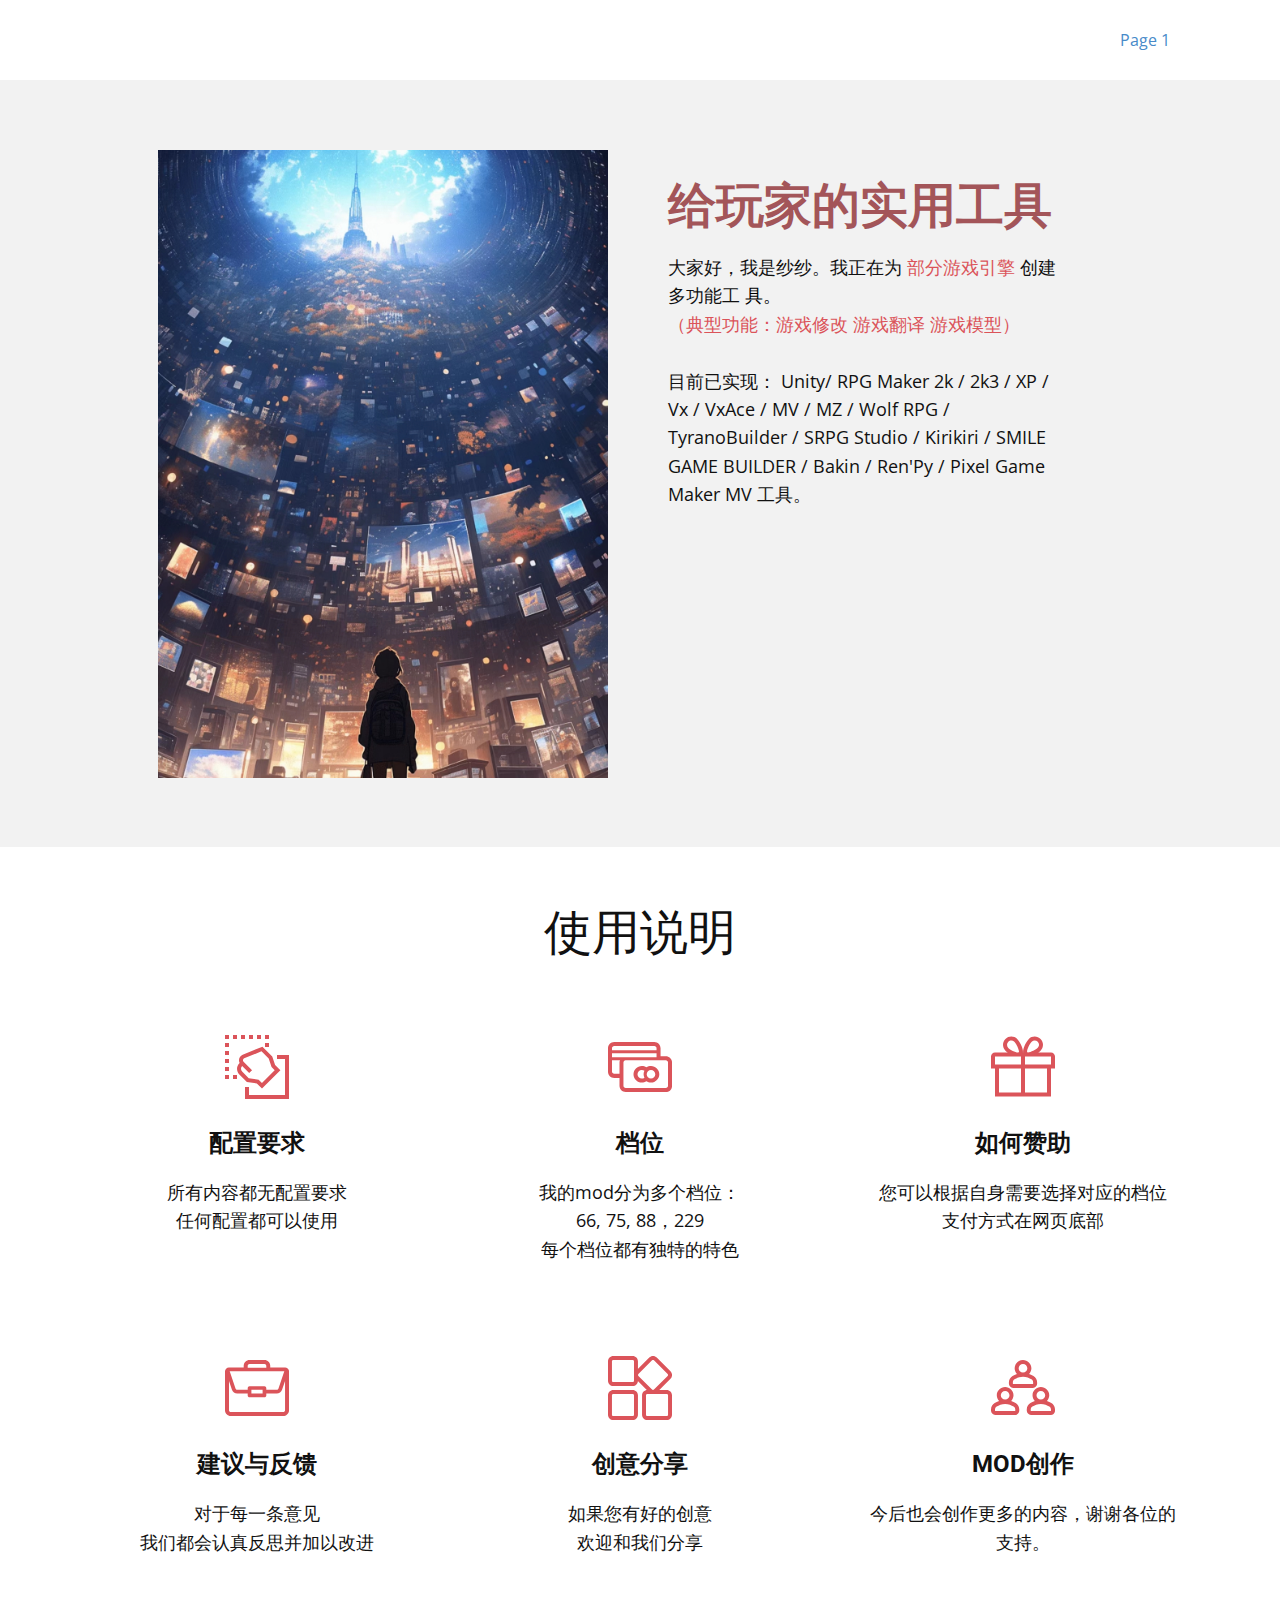
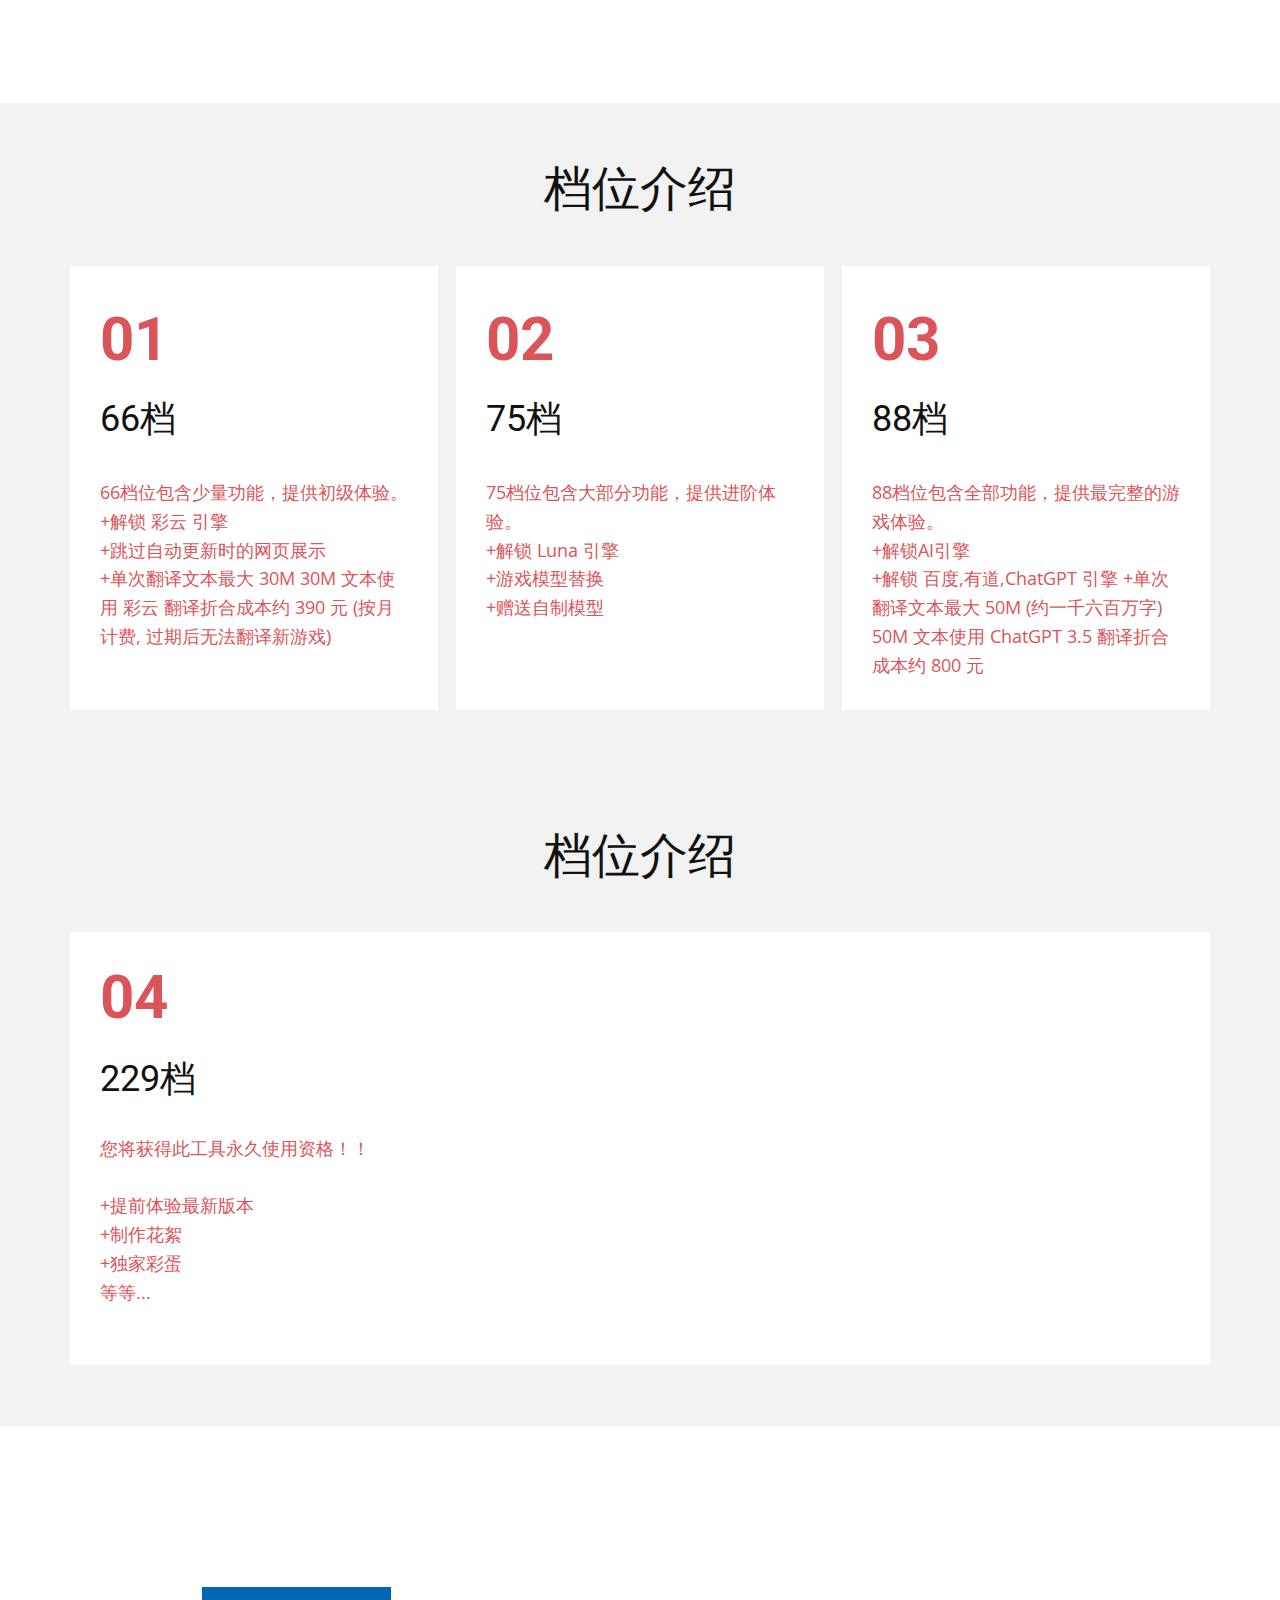
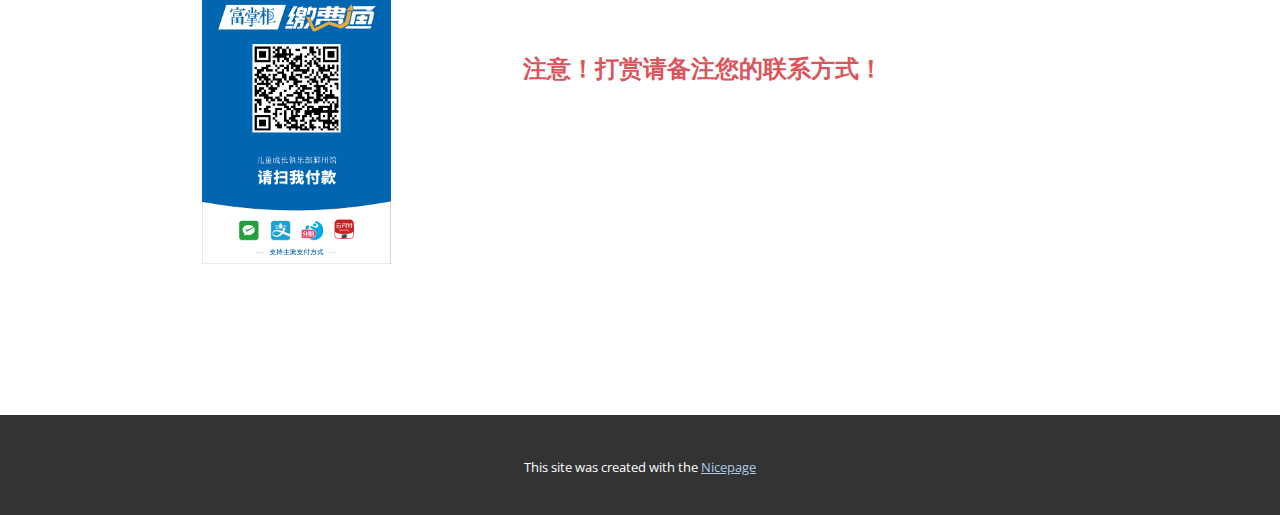
==== commit ae3c3b77: "message" ====
--- a/index.html
+++ b/index.html
@@ -195,7 +195,6 @@
                 <p class="u-align-left u-text u-text-palette-2-base u-text-4">您将获得此工具永久使用资格！！<br>
                   <br>+提前体验最新版本<br>+制作花絮<br>+独家彩蛋<br>等等...
                 </p>
-                <img class="u-image u-image-contain u-image-default u-preserve-proportions u-image-1" src="images/123.png" alt="" data-image-width="500" data-image-height="500">
               </div>
             </div>
           </div>
--- a/index.css
+++ b/index.css
@@ -543,12 +543,6 @@
   margin: 32px 0 0;
 }
 
-.u-section-4 .u-image-1 {
-  width: 300px;
-  height: 300px;
-  margin: -307px 60px 7px auto;
-}
-
 @media (max-width: 1199px) {
   .u-section-4 .u-repeater-1 {
     grid-template-columns: 100%;
@@ -570,10 +564,6 @@
   .u-section-4 .u-sheet-1 {
     min-height: 1197px;
   }
-
-  .u-section-4 .u-image-1 {
-    margin-right: 20px;
-  }
 }.u-section-5 .u-sheet-1 {
   min-height: 589px;
 }
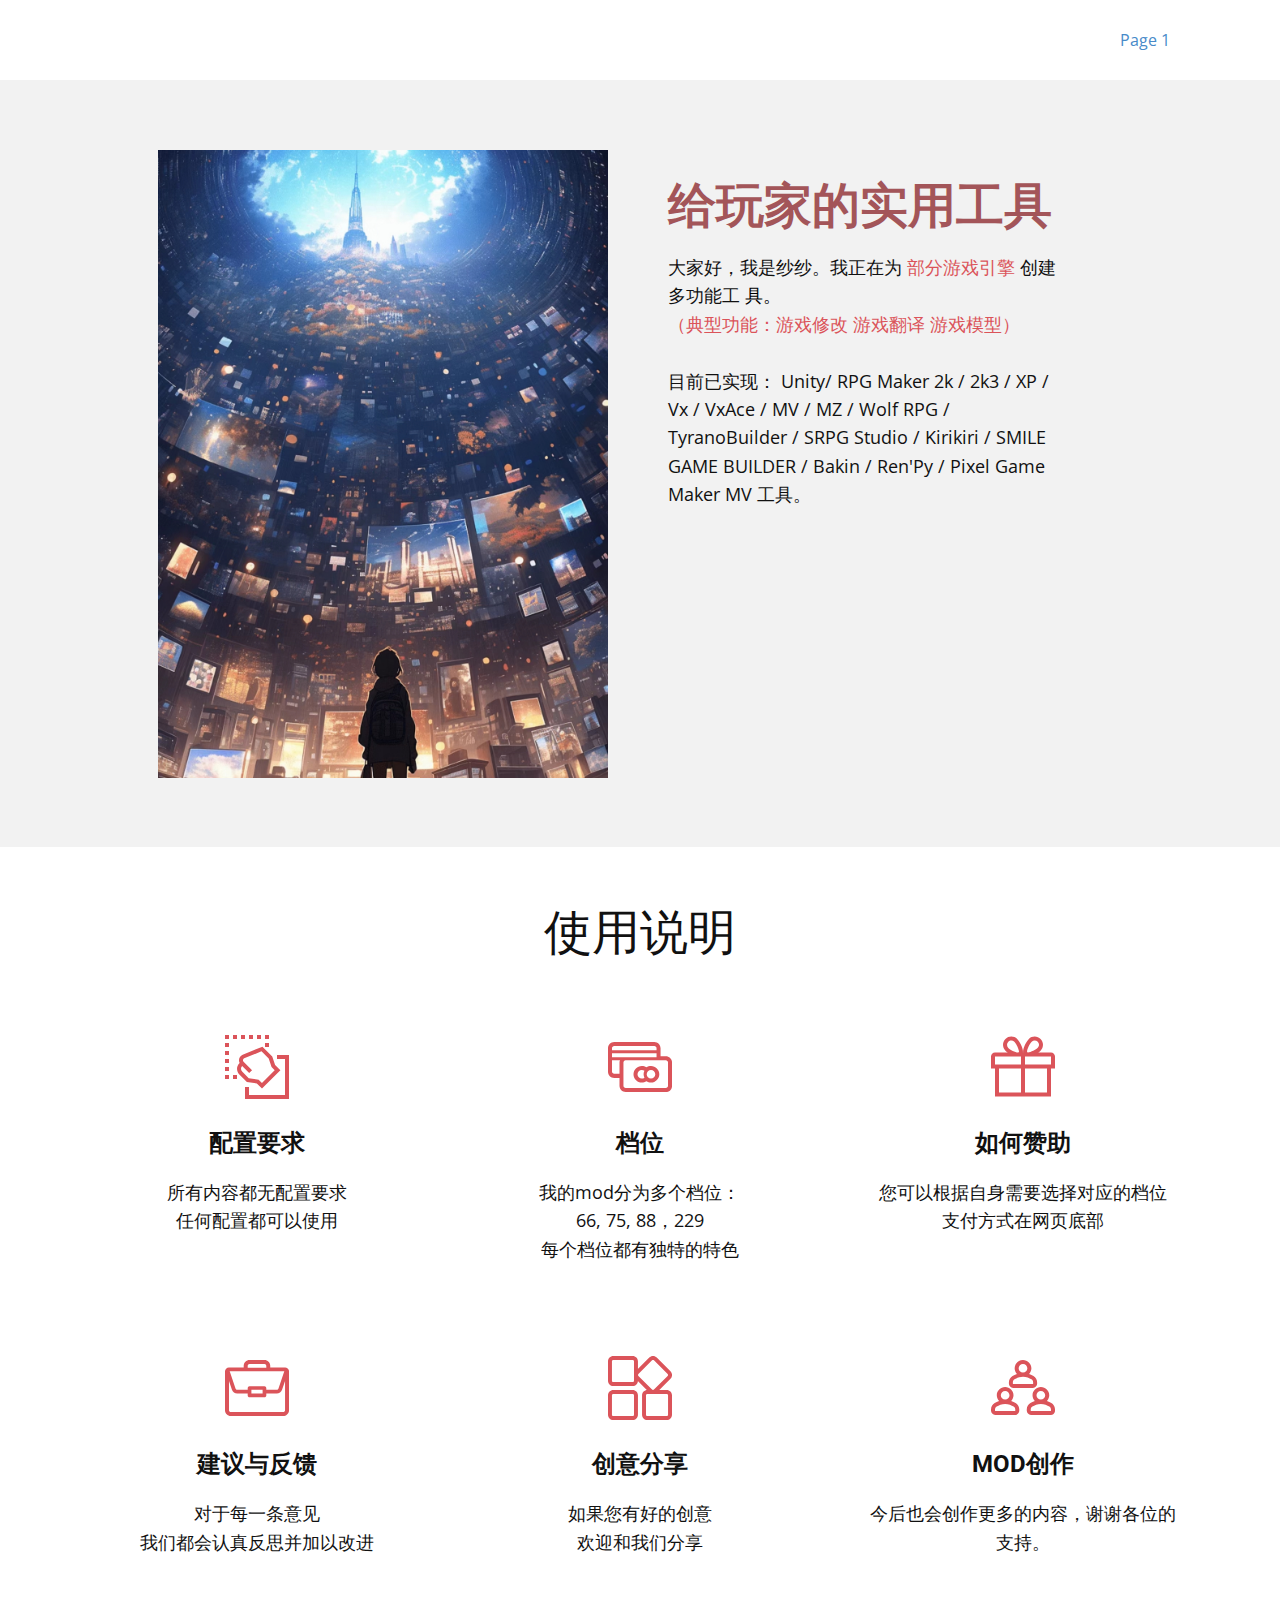
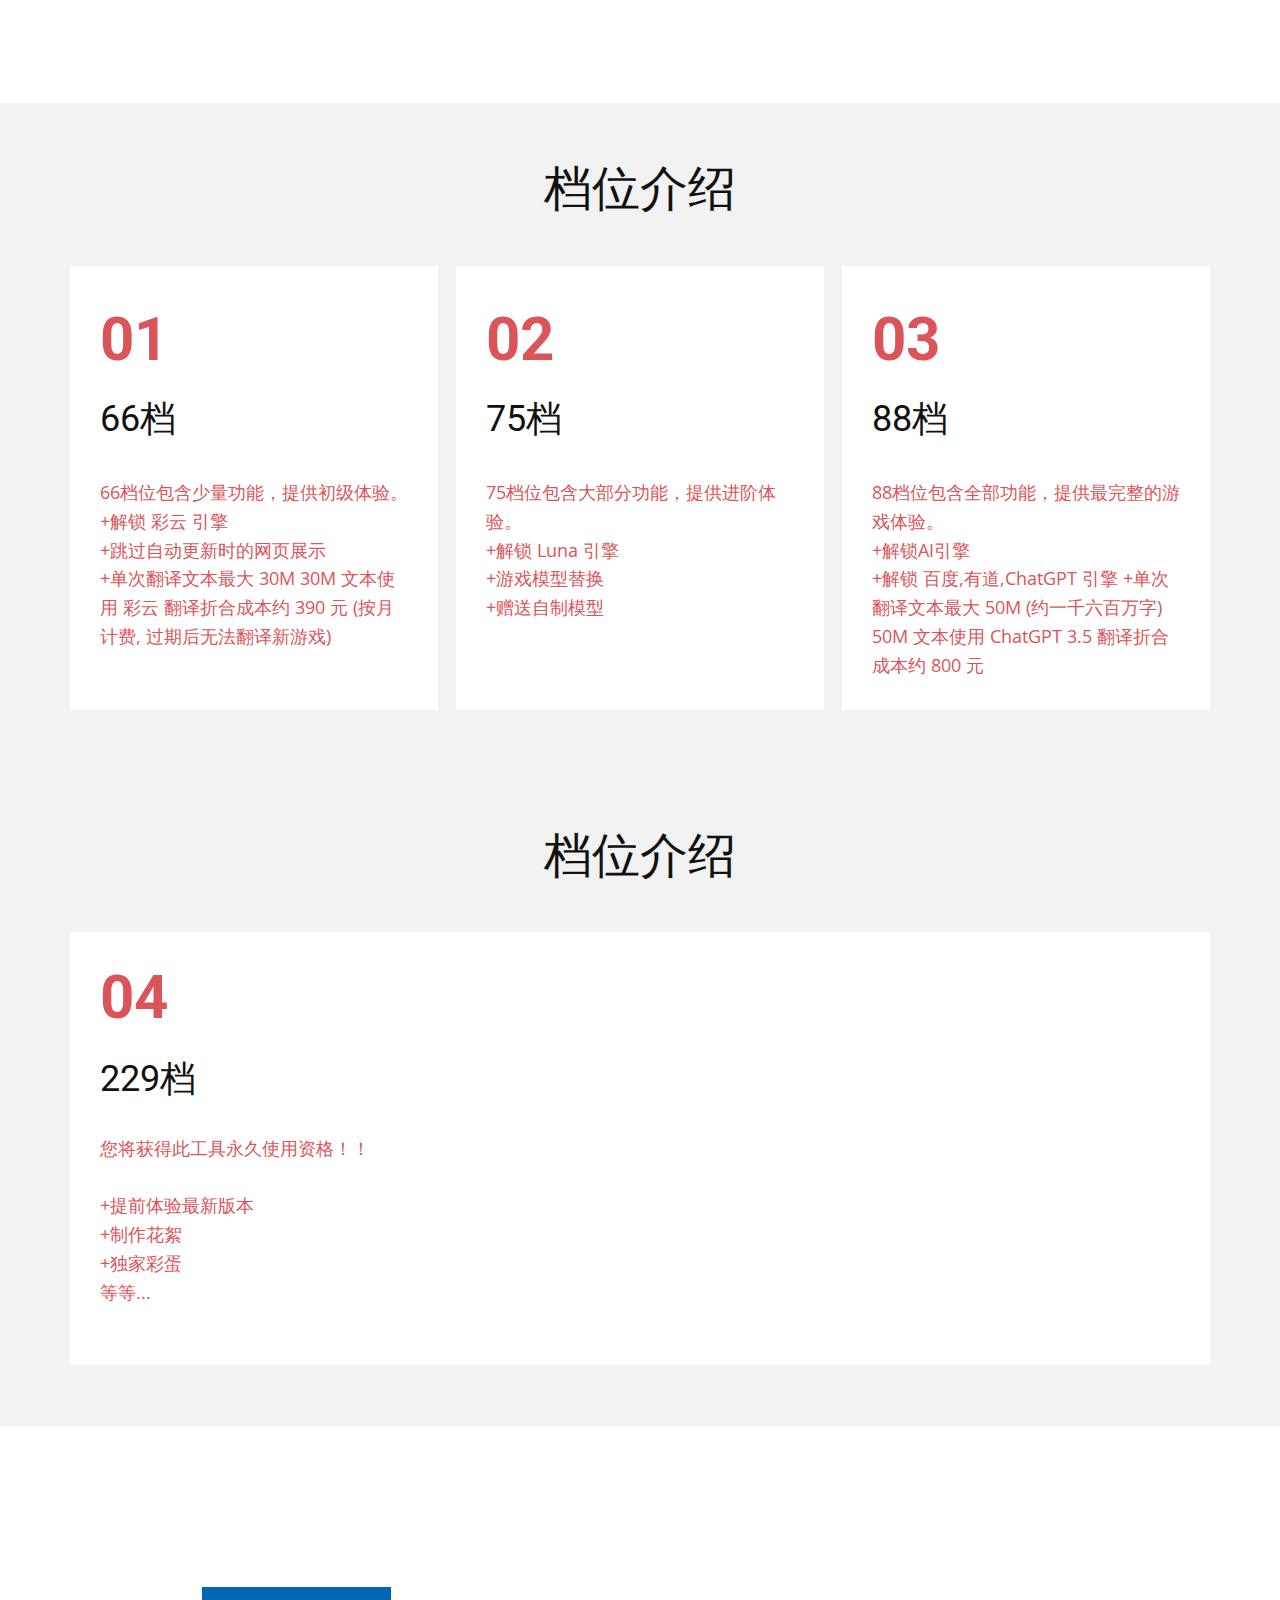
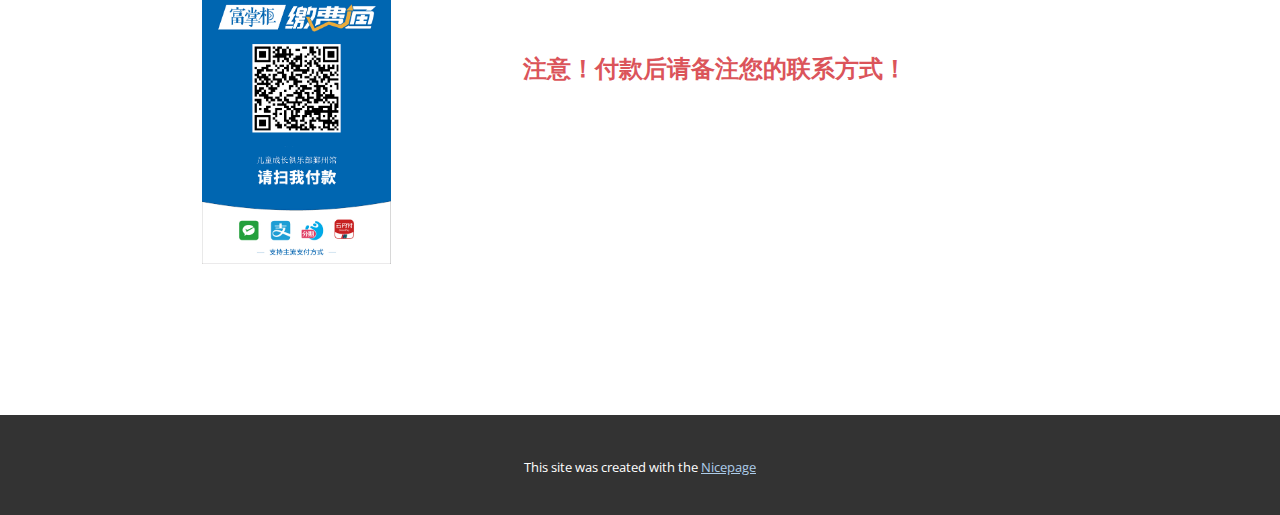
==== commit 021e333a: "message" ====
--- a/index.html
+++ b/index.html
@@ -150,7 +150,7 @@
         <h2 class="u-align-center u-text u-text-default u-text-1">档位介绍</h2>
         <div class="u-expanded-width u-list u-list-1">
           <div class="u-repeater u-repeater-1">
-            <div class="u-align-left u-container-style u-list-item u-repeater-item u-shape-rectangle u-white u-list-item-1">
+            <div class="u-align-left u-container-align-left u-container-style u-list-item u-repeater-item u-shape-rectangle u-white u-list-item-1">
               <div class="u-container-layout u-similar-container u-container-layout-1">
                 <h4 class="u-align-left u-text u-text-palette-2-base u-text-2">01</h4>
                 <h3 class="u-align-left u-text u-text-3">66档</h3>
@@ -160,7 +160,7 @@
                 </p>
               </div>
             </div>
-            <div class="u-align-left u-container-style u-list-item u-repeater-item u-shape-rectangle u-white u-list-item-2">
+            <div class="u-align-left u-container-align-left u-container-style u-list-item u-repeater-item u-shape-rectangle u-white u-list-item-2">
               <div class="u-container-layout u-similar-container u-container-layout-2">
                 <h4 class="u-align-left u-text u-text-palette-2-base u-text-5">02</h4>
                 <h3 class="u-align-left u-text u-text-6">75档</h3>
@@ -169,7 +169,7 @@
                 </p>
               </div>
             </div>
-            <div class="u-align-left u-container-style u-list-item u-repeater-item u-shape-rectangle u-white u-list-item-3">
+            <div class="u-align-left u-container-align-left u-container-style u-list-item u-repeater-item u-shape-rectangle u-white u-list-item-3">
               <div class="u-container-layout u-similar-container u-container-layout-3">
                 <h4 class="u-align-left u-text u-text-palette-2-base u-text-8">03</h4>
                 <h3 class="u-align-left u-text u-text-9">88档</h3>
@@ -188,7 +188,7 @@
         <h2 class="u-align-center u-text u-text-default u-text-1">档位介绍</h2>
         <div class="u-expanded-width u-list u-list-1">
           <div class="u-repeater u-repeater-1">
-            <div class="u-align-left u-container-style u-list-item u-repeater-item u-shape-rectangle u-white u-list-item-1">
+            <div class="u-align-left u-container-align-left u-container-style u-list-item u-repeater-item u-shape-rectangle u-white u-list-item-1">
               <div class="u-container-layout u-similar-container u-container-layout-1">
                 <h4 class="u-align-left u-text u-text-palette-2-base u-text-2">04</h4>
                 <h3 class="u-align-left u-text u-text-3">229档</h3>
@@ -204,7 +204,7 @@
     <section class="u-clearfix u-section-5" id="sec-609c">
       <div class="u-clearfix u-sheet u-sheet-1">
         <img class="u-image u-image-default u-image-1" src="images/image.png" alt="" data-image-width="561" data-image-height="823">
-        <p class="u-align-left u-text u-text-palette-2-base u-text-1">注意！打赏请备注您的联系方式！</p>
+        <p class="u-align-left u-text u-text-palette-2-base u-text-1">注意！付款后请备注您的联系方式！</p>
       </div>
     </section>
     
--- a/index.css
+++ b/index.css
@@ -14,6 +14,7 @@
 .u-section-1 .u-image-1 {
   min-height: 628px;
   background-image: url("images/1.jpg");
+  background-position: 50% 50%;
 }
 
 .u-section-1 .u-layout-cell-2 {
@@ -52,7 +53,6 @@
 
   .u-section-1 .u-image-1 {
     min-height: 518px;
-    background-position: 50% 50%;
   }
 
   .u-section-1 .u-layout-cell-2 {
